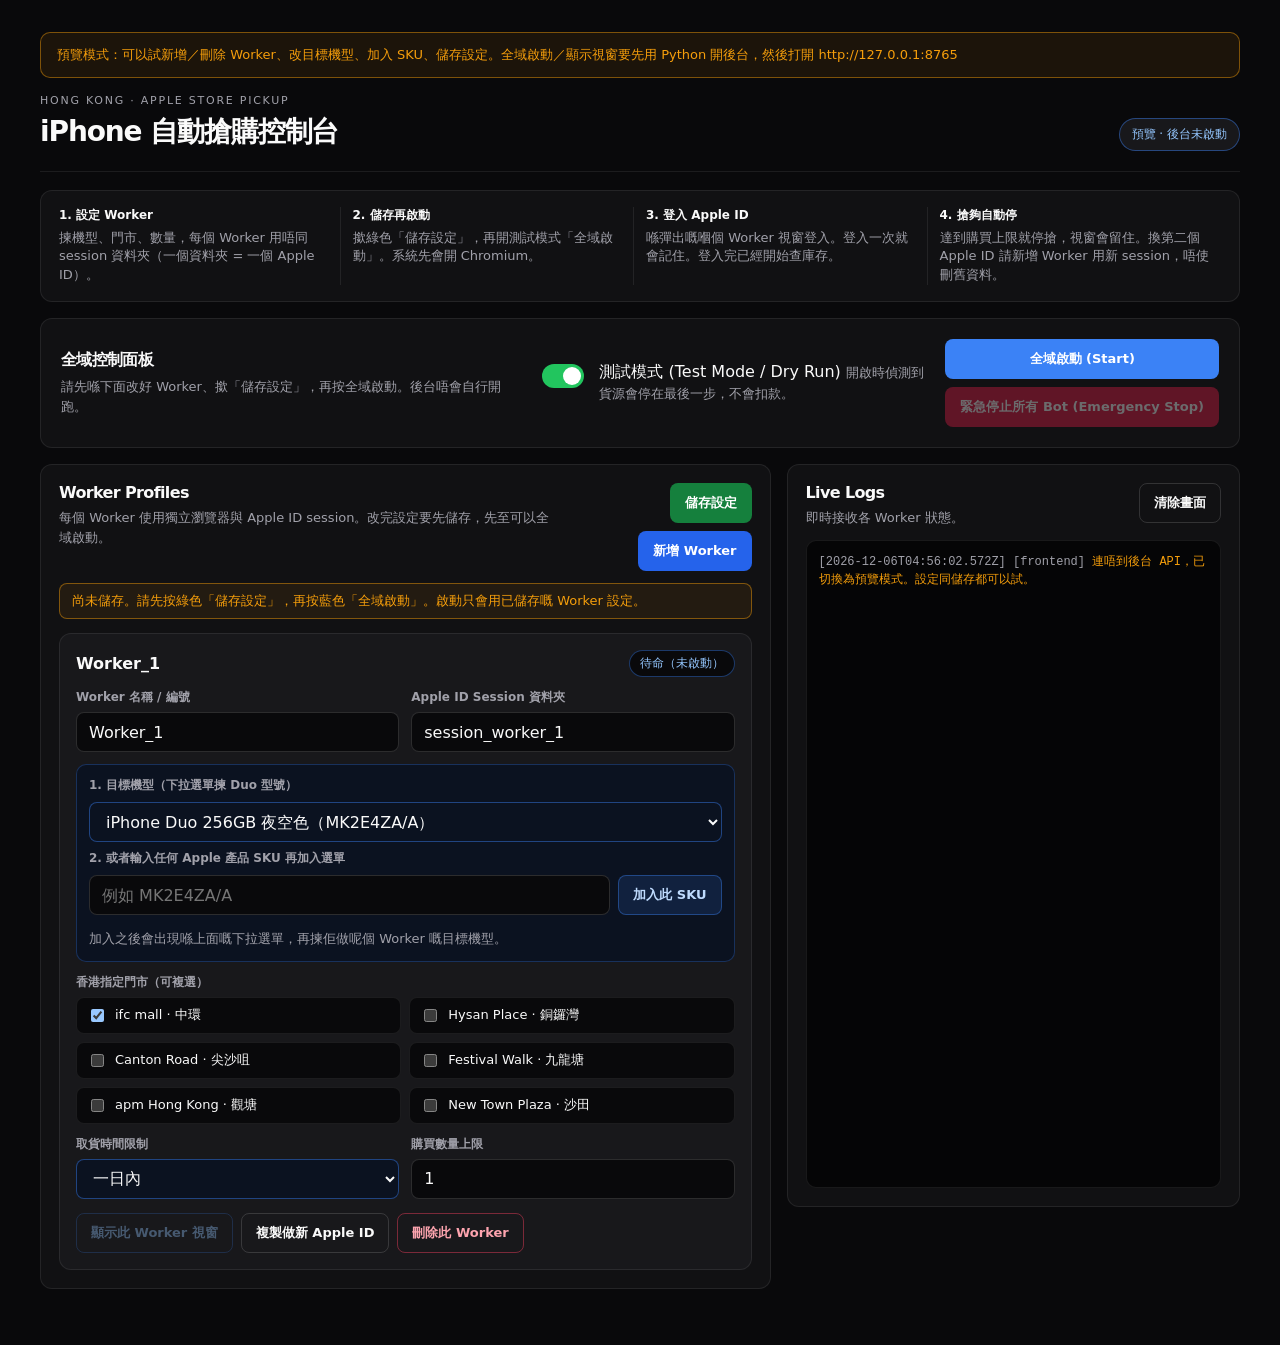
==== preview.html @ b9cc878c "Smooth worker animations, lock settings while running, and document Apple ID flow Stop rebuilding th" ====
<!DOCTYPE html>
<html lang="zh-HK">
<head>
  <meta charset="utf-8" />
  <meta name="viewport" content="width=device-width, initial-scale=1" />
  <title>香港 iPhone 自動搶購控制台（預覽）</title>
  <link rel="stylesheet" href="static/css/app.css" />
</head>
<body>
  <div class="shell">
    <div id="preview-banner" class="preview-banner">
      預覽模式：可以試新增／刪除 Worker、改目標機型、加入 SKU、儲存設定。全域啟動／顯示視窗要先用 Python 開後台，然後打開 http://127.0.0.1:8765
    </div>
    <header class="topbar">
      <div>
        <p class="eyebrow">Hong Kong · Apple Store Pickup</p>
        <h1>iPhone 自動搶購控制台</h1>
      </div>
      <div id="run-pill" class="pill idle">預覽 · 後台未啟動</div>
    </header>

    <ol class="flow" aria-label="初次設定流程">
      <li><strong>1. 設定 Worker</strong>揀機型、門市、數量，每個 Worker 用唔同 session 資料夾（一個資料夾 = 一個 Apple ID）。</li>
      <li><strong>2. 儲存再啟動</strong>撳綠色「儲存設定」，再開測試模式「全域啟動」。系統先會開 Chromium。</li>
      <li><strong>3. 登入 Apple ID</strong>喺彈出嘅嗰個 Worker 視窗登入。登入一次就會記住。登入完已經開始查庫存。</li>
      <li><strong>4. 搶夠自動停</strong>達到購買上限就停搶，視窗會留住。換第二個 Apple ID 請新增 Worker 用新 session，唔使刪舊資料。</li>
    </ol>
    <div id="run-lock" class="run-lock" hidden>全域啟動進行中：畫面上嘅 Worker 設定已鎖定，改動唔會套用到正在跑嘅程式。要改設定請先緊急停止，儲存後再啟動。</div>

    <section class="global" aria-label="全域控制面板">
      <div class="global-copy">
        <h2>全域控制面板</h2>
        <p>請先喺下面改好 Worker、撳「儲存設定」，再按全域啟動。後台唔會自行開跑。</p>
      </div>
      <label class="switch">
        <input type="checkbox" id="test-mode" checked />
        <span>
          測試模式 (Test Mode / Dry Run)
          <small id="mode-hint">開啟時偵測到貨源會停在最後一步，不會扣款。</small>
        </span>
      </label>
      <div class="global-actions">
        <button type="button" id="btn-start" class="btn primary">全域啟動 (Start)</button>
        <button type="button" id="btn-stop" class="btn danger" disabled>緊急停止所有 Bot (Emergency Stop)</button>
      </div>
    </section>

    <div class="layout">
      <section class="panel workers" aria-label="Worker Profiles">
        <div class="panel-head">
          <div>
            <h2>Worker Profiles</h2>
            <p>每個 Worker 使用獨立瀏覽器與 Apple ID session。改完設定要先儲存，先至可以全域啟動。</p>
          </div>
          <div class="panel-actions">
            <button type="button" id="btn-save" class="btn save">儲存設定</button>
            <button type="button" id="btn-add" class="btn add">新增 Worker</button>
          </div>
        </div>
        <p id="save-hint" class="save-hint dirty">尚未儲存。請先按「儲存設定」，再按全域啟動。</p>
        <div id="worker-list" class="worker-list"></div>
      </section>

      <section class="panel logs" aria-label="Live Logs">
        <div class="panel-head">
          <div>
            <h2>Live Logs</h2>
            <p>即時接收各 Worker 狀態。</p>
          </div>
          <button type="button" id="btn-clear-logs" class="btn ghost">清除畫面</button>
        </div>
        <div id="log-stream" class="log-stream" role="log" aria-live="polite"></div>
      </section>
    </div>
  </div>
  <script src="static/js/app.js"></script>
</body>
</html>
---- static/css/app.css ----
:root {
  color-scheme: dark;
  --bg: #09090b;
  --bg-elev: #111113;
  --bg-muted: #18181b;
  --bg-input: #09090b;
  --line: rgba(255, 255, 255, 0.08);
  --line-strong: rgba(255, 255, 255, 0.14);
  --blue: #3b82f6;
  --blue-deep: #2563eb;
  --red: #f43f5e;
  --red-deep: #e11d48;
  --green: #22c55e;
  --amber: #f59e0b;
  --gold: #fbbf24;
  --text: #fafafa;
  --muted: #a1a1aa;
  --radius: 12px;
  --ease: cubic-bezier(0.22, 1, 0.36, 1);
}

* { box-sizing: border-box; }

html, body {
  margin: 0;
  min-height: 100%;
  background: var(--bg);
  color: var(--text);
  font-family: Inter, ui-sans-serif, "PingFang HK", "Noto Sans HK", "SF Pro Text", system-ui, sans-serif;
}

body { cursor: default; }

.preview-banner,
.run-lock {
  margin-bottom: 16px;
  padding: 12px 16px;
  border-radius: 10px;
  font-size: 13px;
  line-height: 1.55;
  animation: rise-in 320ms var(--ease) both;
}

.preview-banner {
  border: 1px solid rgba(245, 158, 11, 0.45);
  background: rgba(245, 158, 11, 0.08);
  color: var(--amber);
}

.run-lock {
  border: 1px solid rgba(59, 130, 246, 0.4);
  background: rgba(59, 130, 246, 0.08);
  color: #93c5fd;
}

.shell {
  width: min(1200px, calc(100% - 32px));
  margin: 0 auto;
  padding: 32px 0 56px;
}

.topbar {
  display: flex;
  justify-content: space-between;
  align-items: flex-end;
  gap: 16px;
  padding-bottom: 20px;
  border-bottom: 1px solid var(--line);
}

.eyebrow {
  margin: 0 0 6px;
  color: var(--muted);
  letter-spacing: 0.16em;
  text-transform: uppercase;
  font-size: 11px;
}

h1, h2 {
  margin: 0;
  font-weight: 600;
  letter-spacing: -0.04em;
}

h1 { font-size: 28px; }
h2 { font-size: 16px; }

.pill {
  border: 1px solid var(--line-strong);
  border-radius: 999px;
  padding: 7px 12px;
  font-size: 12px;
  color: var(--muted);
  background: var(--bg-muted);
  transition: border-color 180ms var(--ease), color 180ms var(--ease);
}

.pill.running { color: var(--green); border-color: rgba(34, 197, 94, 0.45); }
.pill.live { color: var(--red); border-color: rgba(244, 63, 94, 0.5); }
.pill.idle { color: #93c5fd; border-color: rgba(59, 130, 246, 0.45); }

.flow {
  margin: 18px 0 0;
  padding: 16px 18px;
  display: grid;
  grid-template-columns: repeat(4, minmax(0, 1fr));
  gap: 12px;
  list-style: none;
  background: var(--bg-elev);
  border: 1px solid var(--line);
  border-radius: var(--radius);
}

.flow li {
  margin: 0;
  padding: 0 8px 0 0;
  border-right: 1px solid var(--line);
  color: var(--muted);
  font-size: 13px;
  line-height: 1.45;
}

.flow li:last-child { border-right: 0; padding-right: 0; }
.flow strong { display: block; color: var(--text); margin-bottom: 4px; font-size: 12px; }

.global, .panel {
  background: var(--bg-elev);
  border: 1px solid var(--line);
  border-radius: var(--radius);
}

.global {
  margin-top: 16px;
  padding: 20px;
  display: grid;
  grid-template-columns: 1.3fr 1.1fr auto;
  gap: 20px;
  align-items: center;
}

.global-copy p,
.panel-head p,
.switch small,
.help {
  color: var(--muted);
  margin: 6px 0 0;
  font-size: 13px;
  line-height: 1.5;
}

.switch {
  display: flex;
  gap: 12px;
  align-items: flex-start;
  cursor: pointer;
}

.switch input {
  appearance: none;
  width: 42px;
  height: 24px;
  border-radius: 999px;
  background: #3f3f46;
  border: 0;
  position: relative;
  flex: none;
  margin-top: 2px;
  transition: background 180ms var(--ease);
}

.switch input::after {
  content: "";
  width: 18px;
  height: 18px;
  border-radius: 50%;
  background: white;
  position: absolute;
  top: 3px;
  left: 3px;
  transition: transform 180ms var(--ease);
}

.switch input:checked { background: var(--green); }
.switch input:checked::after { transform: translateX(18px); }

.global-actions,
.panel-actions {
  display: flex;
  flex-direction: column;
  gap: 8px;
  min-width: 240px;
}

.panel-actions {
  flex-direction: row;
  min-width: 0;
  flex-wrap: wrap;
  justify-content: flex-end;
}

.btn {
  appearance: none;
  display: inline-flex;
  align-items: center;
  justify-content: center;
  min-height: 40px;
  padding: 8px 14px;
  border-radius: 8px;
  border: 1px solid transparent;
  font: inherit;
  font-size: 13px;
  font-weight: 600;
  cursor: pointer;
  color: var(--text);
  transition: background 160ms var(--ease), border-color 160ms var(--ease), transform 160ms var(--ease), opacity 160ms var(--ease);
}

.btn:hover:not(:disabled) { transform: translateY(-1px); }
.btn:active:not(:disabled) { transform: translateY(0); }
.btn:disabled { opacity: 0.38; cursor: not-allowed; transform: none; }

.btn.primary { background: var(--blue); color: #fff; }
.btn.danger { background: var(--red-deep); color: #fff; }
.btn.save { background: #15803d; color: #fff; }
.btn.add { background: var(--blue-deep); color: #fff; }
.btn.ghost { background: transparent; border-color: var(--line-strong); }
.btn.focus { background: transparent; border-color: rgba(59, 130, 246, 0.55); color: #93c5fd; }
.btn.remove { background: transparent; border-color: rgba(244, 63, 94, 0.45); color: #fda4af; }
.btn.clone { background: transparent; border-color: var(--line-strong); color: var(--text); }
.btn.add-sku { background: rgba(59, 130, 246, 0.14); border-color: rgba(59, 130, 246, 0.4); color: #bfdbfe; white-space: nowrap; }

.save-hint {
  margin: 0 0 14px;
  padding: 8px 12px;
  border-radius: 8px;
  border: 1px solid var(--line);
  color: var(--muted);
  font-size: 13px;
  transition: border-color 180ms var(--ease), background 180ms var(--ease), color 180ms var(--ease);
}

.save-hint.dirty {
  border-color: rgba(245, 158, 11, 0.45);
  background: rgba(245, 158, 11, 0.08);
  color: var(--amber);
}

.save-hint.saved {
  border-color: rgba(34, 197, 94, 0.4);
  background: rgba(34, 197, 94, 0.08);
  color: var(--green);
}

.layout {
  margin-top: 16px;
  display: grid;
  grid-template-columns: minmax(0, 1.45fr) minmax(300px, 0.9fr);
  gap: 16px;
  align-items: start;
}

.panel { padding: 18px; }
.panel-head {
  display: flex;
  justify-content: space-between;
  gap: 12px;
  align-items: flex-start;
  margin-bottom: 12px;
}

.worker-list {
  display: flex;
  flex-direction: column;
  gap: 12px;
}

.worker-card {
  background: var(--bg-muted);
  border: 1px solid var(--line);
  border-radius: 12px;
  padding: 16px;
  transform-origin: top center;
}

.worker-card.enter { animation: rise-in 360ms var(--ease) both; }
.worker-card.leave { animation: rise-out 220ms var(--ease) forwards; pointer-events: none; }

.workers.is-running .worker-card .grid,
.workers.is-running .worker-card .remove,
.workers.is-running .worker-card .clone,
.workers.is-running .worker-card .add-sku {
  pointer-events: none;
  opacity: 0.5;
}

.worker-top {
  display: flex;
  justify-content: space-between;
  gap: 12px;
  align-items: center;
  margin-bottom: 12px;
}

.badge {
  font-size: 12px;
  padding: 4px 10px;
  border-radius: 999px;
  background: var(--bg);
  border: 1px solid var(--line);
  color: var(--muted);
  transition: color 180ms var(--ease), border-color 180ms var(--ease);
}

.badge.idle { color: #93c5fd; border-color: rgba(59, 130, 246, 0.4); }
.badge.watching, .badge.launching { color: var(--blue); border-color: rgba(59, 130, 246, 0.45); }
.badge.checking_out { color: var(--amber); border-color: rgba(245, 158, 11, 0.45); }
.badge.completed, .badge.dry_run_paused, .badge.success { color: var(--green); border-color: rgba(34, 197, 94, 0.45); }
.badge.stopped { color: var(--muted); }
.badge.error { color: var(--red); border-color: rgba(244, 63, 94, 0.45); }

.grid {
  display: grid;
  grid-template-columns: 1fr 1fr;
  gap: 12px;
}

.field { display: flex; flex-direction: column; gap: 6px; }
.field.full { grid-column: 1 / -1; }
.field > span {
  margin: 0;
  color: var(--muted);
  font-size: 12px;
  font-weight: 600;
}

input[type="text"],
input[type="number"],
select {
  width: 100%;
  min-height: 40px;
  background: var(--bg-input);
  color: var(--text);
  border: 1px solid var(--line-strong);
  border-radius: 8px;
  padding: 8px 12px;
  font: inherit;
  color-scheme: dark;
  transition: border-color 160ms var(--ease);
}

input:focus, select:focus {
  outline: none;
  border-color: var(--blue);
}

select.sku, select.pickup {
  border-color: rgba(59, 130, 246, 0.45);
  background: #0b1220;
}

select option {
  background: #111113;
  color: var(--text);
}

.sku-block {
  padding: 12px;
  border: 1px solid rgba(59, 130, 246, 0.28);
  border-radius: 10px;
  background: #0b1220;
  gap: 8px;
}

.sku-add { display: flex; gap: 8px; }
.sku-add input { flex: 1; }

.card-actions {
  display: flex;
  gap: 8px;
  flex-wrap: wrap;
  margin-top: 14px;
}

.stores {
  display: grid;
  grid-template-columns: 1fr 1fr;
  gap: 8px;
}

.stores label {
  display: flex;
  gap: 8px;
  align-items: center;
  font-size: 13px;
  padding: 8px 10px;
  border: 1px solid var(--line);
  border-radius: 8px;
  background: var(--bg-input);
  transition: border-color 160ms var(--ease);
}

.stores label:hover { border-color: var(--line-strong); }

.log-stream {
  height: min(72vh, 760px);
  overflow: auto;
  background: #050506;
  border: 1px solid var(--line);
  border-radius: 10px;
  padding: 12px;
  font-family: ui-monospace, "SF Mono", Menlo, monospace;
  font-size: 12px;
  line-height: 1.55;
}

.log-line {
  margin: 0 0 8px;
  color: #d4d4d8;
  animation: rise-in 220ms var(--ease) both;
}
.log-line .meta { color: var(--muted); }
.log-line.warn { color: var(--amber); }
.log-line.error { color: var(--red); }
.log-line.success { color: var(--green); }

@keyframes rise-in {
  from { opacity: 0; transform: translateY(8px); }
  to { opacity: 1; transform: none; }
}

@keyframes rise-out {
  to { opacity: 0; transform: translateY(-8px); }
}

@media (prefers-reduced-motion: reduce) {
  *, *::before, *::after {
    animation: none !important;
    transition: none !important;
  }
}

@media (max-width: 960px) {
  .global, .layout, .grid, .stores, .flow { grid-template-columns: 1fr; }
  .flow li { border-right: 0; border-bottom: 1px solid var(--line); padding: 8px 0; }
  .global-actions, .sku-add { min-width: 0; flex-direction: column; }
}
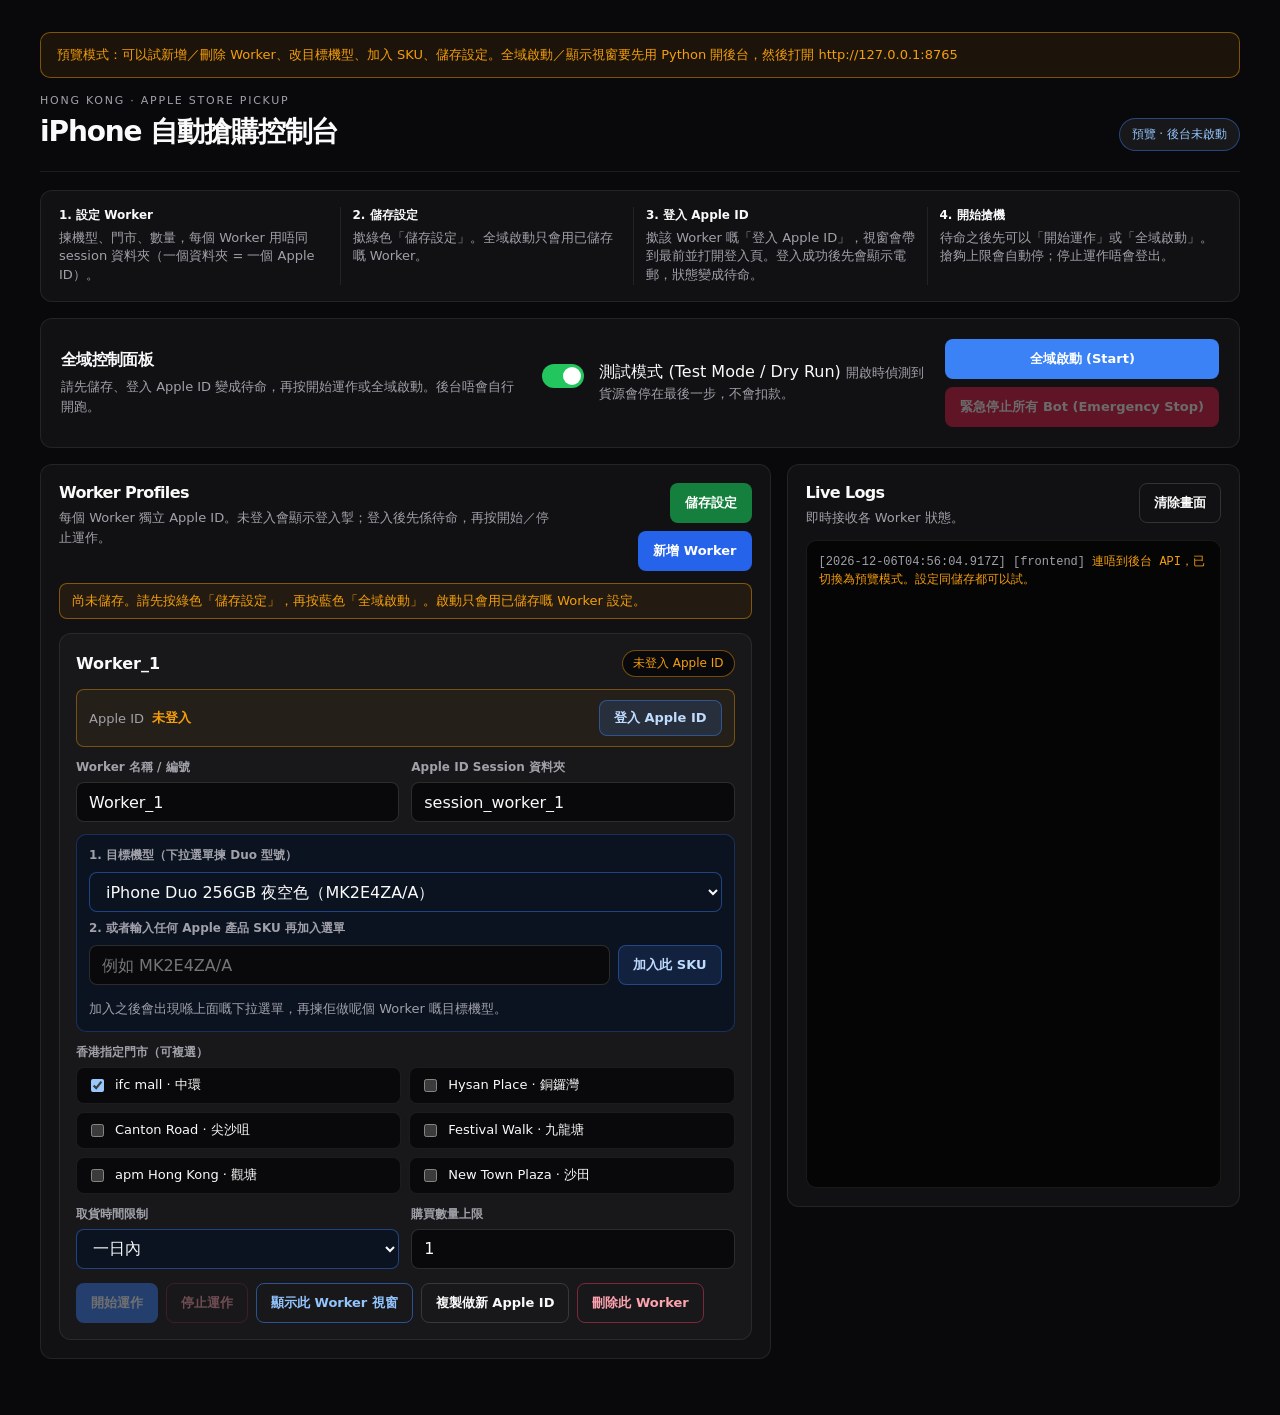
==== commit 50a162c9: "Add per-worker start/stop and Apple ID login-before-snipe Workers now show the signed-in Apple ID em" ====
--- a/preview.html
+++ b/preview.html
@@ -21,16 +21,16 @@
 
     <ol class="flow" aria-label="初次設定流程">
       <li><strong>1. 設定 Worker</strong>揀機型、門市、數量，每個 Worker 用唔同 session 資料夾（一個資料夾 = 一個 Apple ID）。</li>
-      <li><strong>2. 儲存再啟動</strong>撳綠色「儲存設定」，再開測試模式「全域啟動」。系統先會開 Chromium。</li>
-      <li><strong>3. 登入 Apple ID</strong>喺彈出嘅嗰個 Worker 視窗登入。登入一次就會記住。登入完已經開始查庫存。</li>
-      <li><strong>4. 搶夠自動停</strong>達到購買上限就停搶，視窗會留住。換第二個 Apple ID 請新增 Worker 用新 session，唔使刪舊資料。</li>
+      <li><strong>2. 儲存設定</strong>撳綠色「儲存設定」。全域啟動只會用已儲存嘅 Worker。</li>
+      <li><strong>3. 登入 Apple ID</strong>撳該 Worker 嘅「登入 Apple ID」，視窗會帶到最前並打開登入頁。登入成功後先會顯示電郵，狀態變成待命。</li>
+      <li><strong>4. 開始搶機</strong>待命之後先可以「開始運作」或「全域啟動」。搶夠上限會自動停；停止運作唔會登出。</li>
     </ol>
-    <div id="run-lock" class="run-lock" hidden>全域啟動進行中：畫面上嘅 Worker 設定已鎖定，改動唔會套用到正在跑嘅程式。要改設定請先緊急停止，儲存後再啟動。</div>
+    <div id="run-lock" class="run-lock" hidden>有 Worker 正在搶機：嗰粒嘅設定已鎖定。其他 Worker 仍可登入、開始或停止運作。緊急停止會關閉全部瀏覽器。</div>
 
     <section class="global" aria-label="全域控制面板">
       <div class="global-copy">
         <h2>全域控制面板</h2>
-        <p>請先喺下面改好 Worker、撳「儲存設定」，再按全域啟動。後台唔會自行開跑。</p>
+        <p>請先儲存、登入 Apple ID 變成待命，再按開始運作或全域啟動。後台唔會自行開跑。</p>
       </div>
       <label class="switch">
         <input type="checkbox" id="test-mode" checked />
@@ -50,7 +50,7 @@
         <div class="panel-head">
           <div>
             <h2>Worker Profiles</h2>
-            <p>每個 Worker 使用獨立瀏覽器與 Apple ID session。改完設定要先儲存，先至可以全域啟動。</p>
+            <p>每個 Worker 獨立 Apple ID。未登入會顯示登入掣；登入後先係待命，再按開始／停止運作。</p>
           </div>
           <div class="panel-actions">
             <button type="button" id="btn-save" class="btn save">儲存設定</button>
--- a/static/css/app.css
+++ b/static/css/app.css
@@ -285,10 +285,10 @@
 .worker-card.enter { animation: rise-in 360ms var(--ease) both; }
 .worker-card.leave { animation: rise-out 220ms var(--ease) forwards; pointer-events: none; }
 
-.workers.is-running .worker-card .grid,
-.workers.is-running .worker-card .remove,
-.workers.is-running .worker-card .clone,
-.workers.is-running .worker-card .add-sku {
+.worker-card.is-sniping .grid,
+.worker-card.is-sniping .remove,
+.worker-card.is-sniping .clone,
+.worker-card.is-sniping .add-sku {
   pointer-events: none;
   opacity: 0.5;
 }
@@ -300,6 +300,29 @@
   align-items: center;
   margin-bottom: 12px;
 }
+
+.account-bar {
+  display: flex;
+  flex-wrap: wrap;
+  gap: 8px;
+  align-items: center;
+  margin-bottom: 12px;
+  padding: 10px 12px;
+  border: 1px solid var(--line);
+  border-radius: 8px;
+  background: var(--bg);
+  font-size: 13px;
+}
+
+.account-bar.is-in { border-color: rgba(34, 197, 94, 0.4); background: rgba(34, 197, 94, 0.06); }
+.account-bar.is-out { border-color: rgba(245, 158, 11, 0.4); background: rgba(245, 158, 11, 0.06); }
+.account-bar span { color: var(--muted); }
+.account-email { color: var(--text); word-break: break-all; }
+.account-bar.is-in .account-email { color: var(--green); }
+.account-bar.is-out .account-email { color: var(--amber); }
+.btn.login { min-height: 36px; background: rgba(59, 130, 246, 0.16); border-color: rgba(59, 130, 246, 0.45); color: #bfdbfe; margin-left: auto; }
+.btn.run-one { background: var(--blue); color: #fff; }
+.btn.pause-one { background: transparent; border-color: rgba(244, 63, 94, 0.45); color: #fda4af; }
 
 .badge {
   font-size: 12px;
@@ -311,7 +334,8 @@
   transition: color 180ms var(--ease), border-color 180ms var(--ease);
 }
 
-.badge.idle { color: #93c5fd; border-color: rgba(59, 130, 246, 0.4); }
+.badge.idle, .badge.needs_login, .badge.logging_in { color: var(--amber); border-color: rgba(245, 158, 11, 0.45); }
+.badge.ready { color: var(--green); border-color: rgba(34, 197, 94, 0.45); }
 .badge.watching, .badge.launching { color: var(--blue); border-color: rgba(59, 130, 246, 0.45); }
 .badge.checking_out { color: var(--amber); border-color: rgba(245, 158, 11, 0.45); }
 .badge.completed, .badge.dry_run_paused, .badge.success { color: var(--green); border-color: rgba(34, 197, 94, 0.45); }
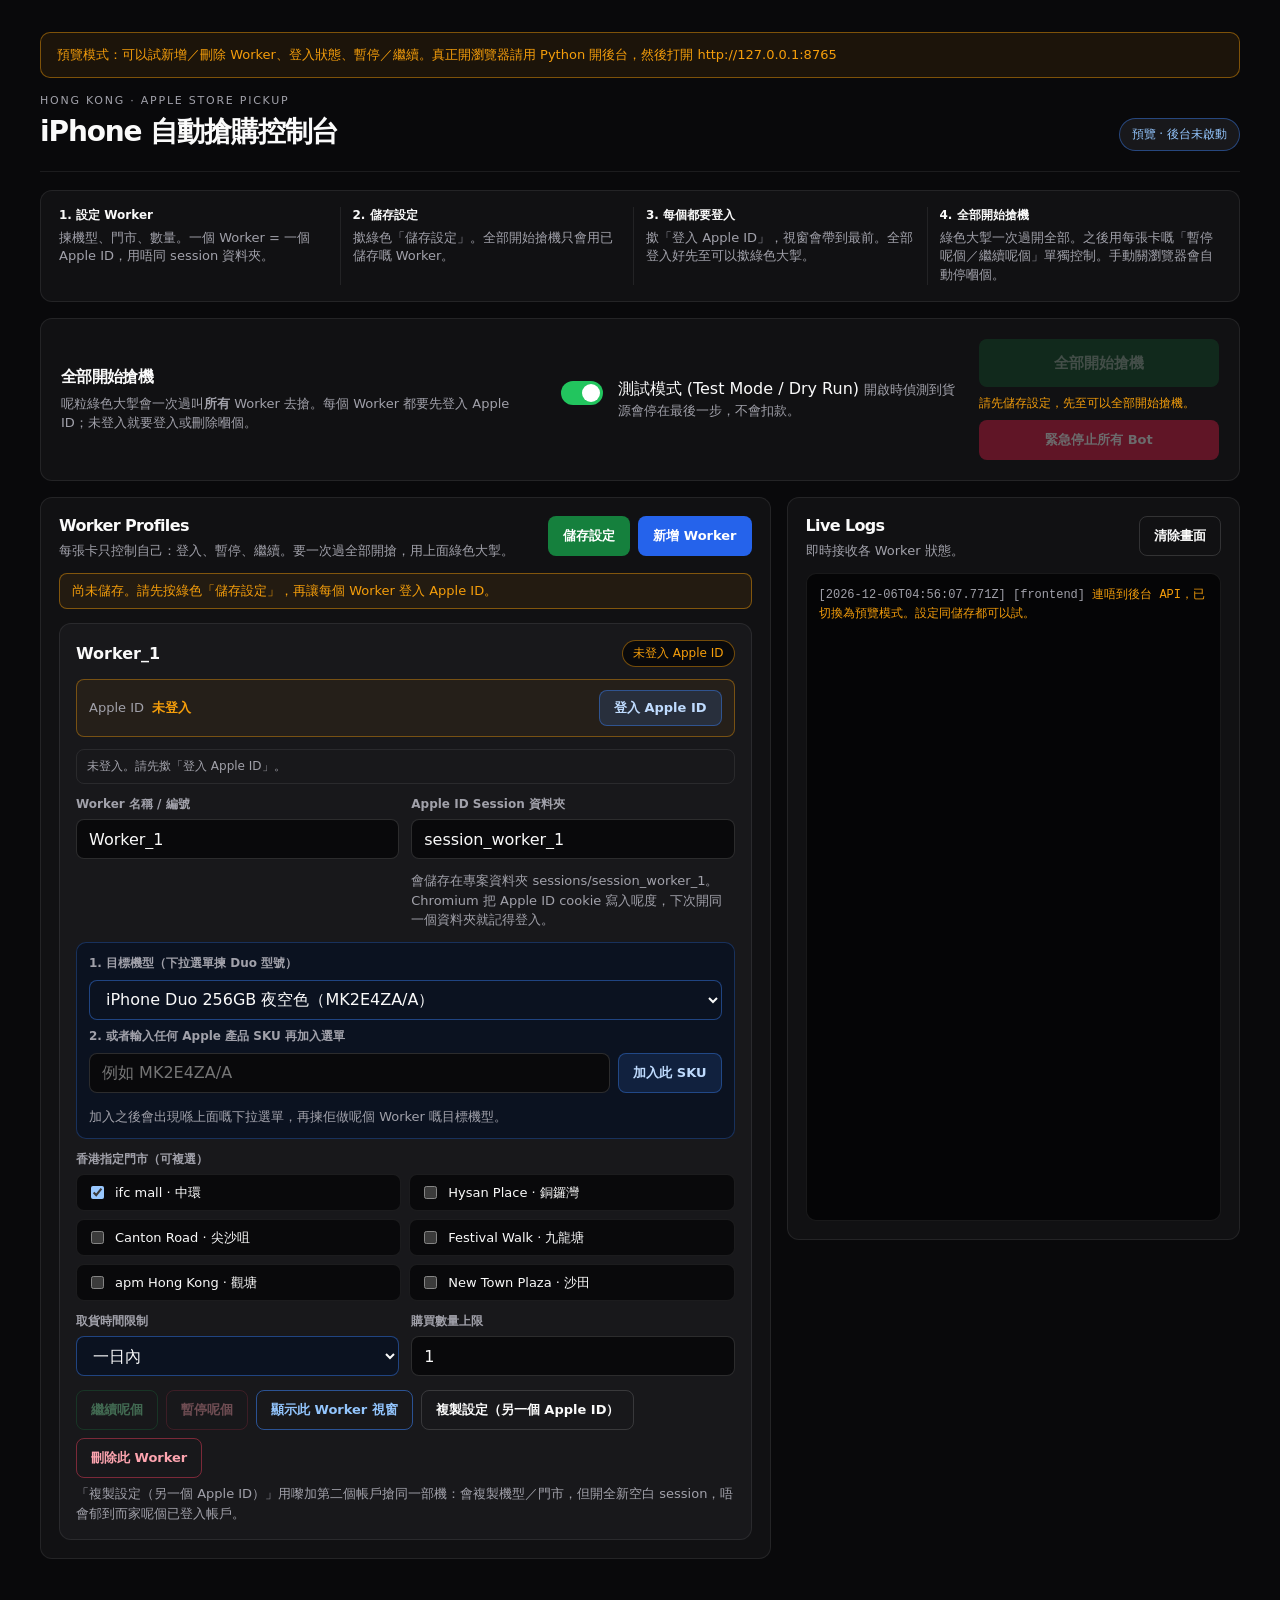
==== commit 8eccf141: "Require all Apple ID logins before launch and auto-stop closed browsers Global start is blocked unti" ====
--- a/preview.html
+++ b/preview.html
@@ -9,7 +9,7 @@
 <body>
   <div class="shell">
     <div id="preview-banner" class="preview-banner">
-      預覽模式：可以試新增／刪除 Worker、改目標機型、加入 SKU、儲存設定。全域啟動／顯示視窗要先用 Python 開後台，然後打開 http://127.0.0.1:8765
+      預覽模式：可以試新增／刪除 Worker、登入狀態、暫停／繼續。真正開瀏覽器請用 Python 開後台，然後打開 http://127.0.0.1:8765
     </div>
     <header class="topbar">
       <div>
@@ -20,17 +20,17 @@
     </header>
 
     <ol class="flow" aria-label="初次設定流程">
-      <li><strong>1. 設定 Worker</strong>揀機型、門市、數量，每個 Worker 用唔同 session 資料夾（一個資料夾 = 一個 Apple ID）。</li>
-      <li><strong>2. 儲存設定</strong>撳綠色「儲存設定」。全域啟動只會用已儲存嘅 Worker。</li>
-      <li><strong>3. 登入 Apple ID</strong>撳該 Worker 嘅「登入 Apple ID」，視窗會帶到最前並打開登入頁。登入成功後先會顯示電郵，狀態變成待命。</li>
-      <li><strong>4. 開始搶機</strong>待命之後先可以「開始運作」或「全域啟動」。搶夠上限會自動停；停止運作唔會登出。</li>
+      <li><strong>1. 設定 Worker</strong>揀機型、門市、數量。一個 Worker = 一個 Apple ID，用唔同 session 資料夾。</li>
+      <li><strong>2. 儲存設定</strong>撳綠色「儲存設定」。全部開始搶機只會用已儲存嘅 Worker。</li>
+      <li><strong>3. 每個都要登入</strong>撳「登入 Apple ID」，視窗會帶到最前。全部登入好先至可以撳綠色大掣。</li>
+      <li><strong>4. 全部開始搶機</strong>綠色大掣一次過開全部。之後用每張卡嘅「暫停呢個／繼續呢個」單獨控制。手動關瀏覽器會自動停嗰個。</li>
     </ol>
-    <div id="run-lock" class="run-lock" hidden>有 Worker 正在搶機：嗰粒嘅設定已鎖定。其他 Worker 仍可登入、開始或停止運作。緊急停止會關閉全部瀏覽器。</div>
+    <div id="run-lock" class="run-lock" hidden>有 Worker 正在搶機：嗰粒嘅設定已鎖定。其他 Worker 仍可用「暫停呢個／繼續呢個」。緊急停止會關閉全部瀏覽器。</div>
 
     <section class="global" aria-label="全域控制面板">
       <div class="global-copy">
-        <h2>全域控制面板</h2>
-        <p>請先儲存、登入 Apple ID 變成待命，再按開始運作或全域啟動。後台唔會自行開跑。</p>
+        <h2>全部開始搶機</h2>
+        <p>呢粒綠色大掣會一次過叫<strong>所有</strong> Worker 去搶。每個 Worker 都要先登入 Apple ID；未登入就要登入或刪除嗰個。</p>
       </div>
       <label class="switch">
         <input type="checkbox" id="test-mode" checked />
@@ -40,8 +40,9 @@
         </span>
       </label>
       <div class="global-actions">
-        <button type="button" id="btn-start" class="btn primary">全域啟動 (Start)</button>
-        <button type="button" id="btn-stop" class="btn danger" disabled>緊急停止所有 Bot (Emergency Stop)</button>
+        <button type="button" id="btn-start" class="btn go" disabled>全部開始搶機</button>
+        <p id="start-hint" class="start-hint blocked">請先儲存設定，並讓每個 Worker 登入 Apple ID。</p>
+        <button type="button" id="btn-stop" class="btn danger" disabled>緊急停止所有 Bot</button>
       </div>
     </section>
 
@@ -50,14 +51,14 @@
         <div class="panel-head">
           <div>
             <h2>Worker Profiles</h2>
-            <p>每個 Worker 獨立 Apple ID。未登入會顯示登入掣；登入後先係待命，再按開始／停止運作。</p>
+            <p>每張卡只控制自己：登入、暫停、繼續。要一次過全部開搶，用上面綠色大掣。</p>
           </div>
           <div class="panel-actions">
             <button type="button" id="btn-save" class="btn save">儲存設定</button>
             <button type="button" id="btn-add" class="btn add">新增 Worker</button>
           </div>
         </div>
-        <p id="save-hint" class="save-hint dirty">尚未儲存。請先按「儲存設定」，再按全域啟動。</p>
+        <p id="save-hint" class="save-hint dirty">尚未儲存。請先按「儲存設定」，再讓每個 Worker 登入 Apple ID。</p>
         <div id="worker-list" class="worker-list"></div>
       </section>
 
--- a/static/css/app.css
+++ b/static/css/app.css
@@ -220,6 +220,14 @@
 .btn:disabled { opacity: 0.38; cursor: not-allowed; transform: none; }
 
 .btn.primary { background: var(--blue); color: #fff; }
+.btn.go {
+  background: #16a34a;
+  color: #fff;
+  min-height: 48px;
+  font-size: 15px;
+  letter-spacing: 0.01em;
+}
+.btn.go:disabled { background: #14532d; color: rgba(255, 255, 255, 0.55); }
 .btn.danger { background: var(--red-deep); color: #fff; }
 .btn.save { background: #15803d; color: #fff; }
 .btn.add { background: var(--blue-deep); color: #fff; }
@@ -321,8 +329,34 @@
 .account-bar.is-in .account-email { color: var(--green); }
 .account-bar.is-out .account-email { color: var(--amber); }
 .btn.login { min-height: 36px; background: rgba(59, 130, 246, 0.16); border-color: rgba(59, 130, 246, 0.45); color: #bfdbfe; margin-left: auto; }
-.btn.run-one { background: var(--blue); color: #fff; }
+.btn.run-one {
+  background: transparent;
+  border-color: rgba(34, 197, 94, 0.45);
+  color: #86efac;
+}
 .btn.pause-one { background: transparent; border-color: rgba(244, 63, 94, 0.45); color: #fda4af; }
+.start-hint {
+  margin: 0;
+  font-size: 12px;
+  line-height: 1.45;
+}
+.start-hint.blocked { color: var(--amber); }
+.start-hint.ok { color: var(--green); }
+.worker-note {
+  margin: 0 0 12px;
+  padding: 8px 10px;
+  border-radius: 8px;
+  border: 1px solid var(--line);
+  color: var(--muted);
+  font-size: 12px;
+  line-height: 1.45;
+}
+.worker-note.warn {
+  border-color: rgba(245, 158, 11, 0.45);
+  background: rgba(245, 158, 11, 0.08);
+  color: var(--amber);
+}
+.worker-card.is-closed { border-color: rgba(245, 158, 11, 0.45); }
 
 .badge {
   font-size: 12px;
@@ -334,7 +368,7 @@
   transition: color 180ms var(--ease), border-color 180ms var(--ease);
 }
 
-.badge.idle, .badge.needs_login, .badge.logging_in { color: var(--amber); border-color: rgba(245, 158, 11, 0.45); }
+.badge.idle, .badge.needs_login, .badge.logging_in, .badge.browser_closed { color: var(--amber); border-color: rgba(245, 158, 11, 0.45); }
 .badge.ready { color: var(--green); border-color: rgba(34, 197, 94, 0.45); }
 .badge.watching, .badge.launching { color: var(--blue); border-color: rgba(59, 130, 246, 0.45); }
 .badge.checking_out { color: var(--amber); border-color: rgba(245, 158, 11, 0.45); }
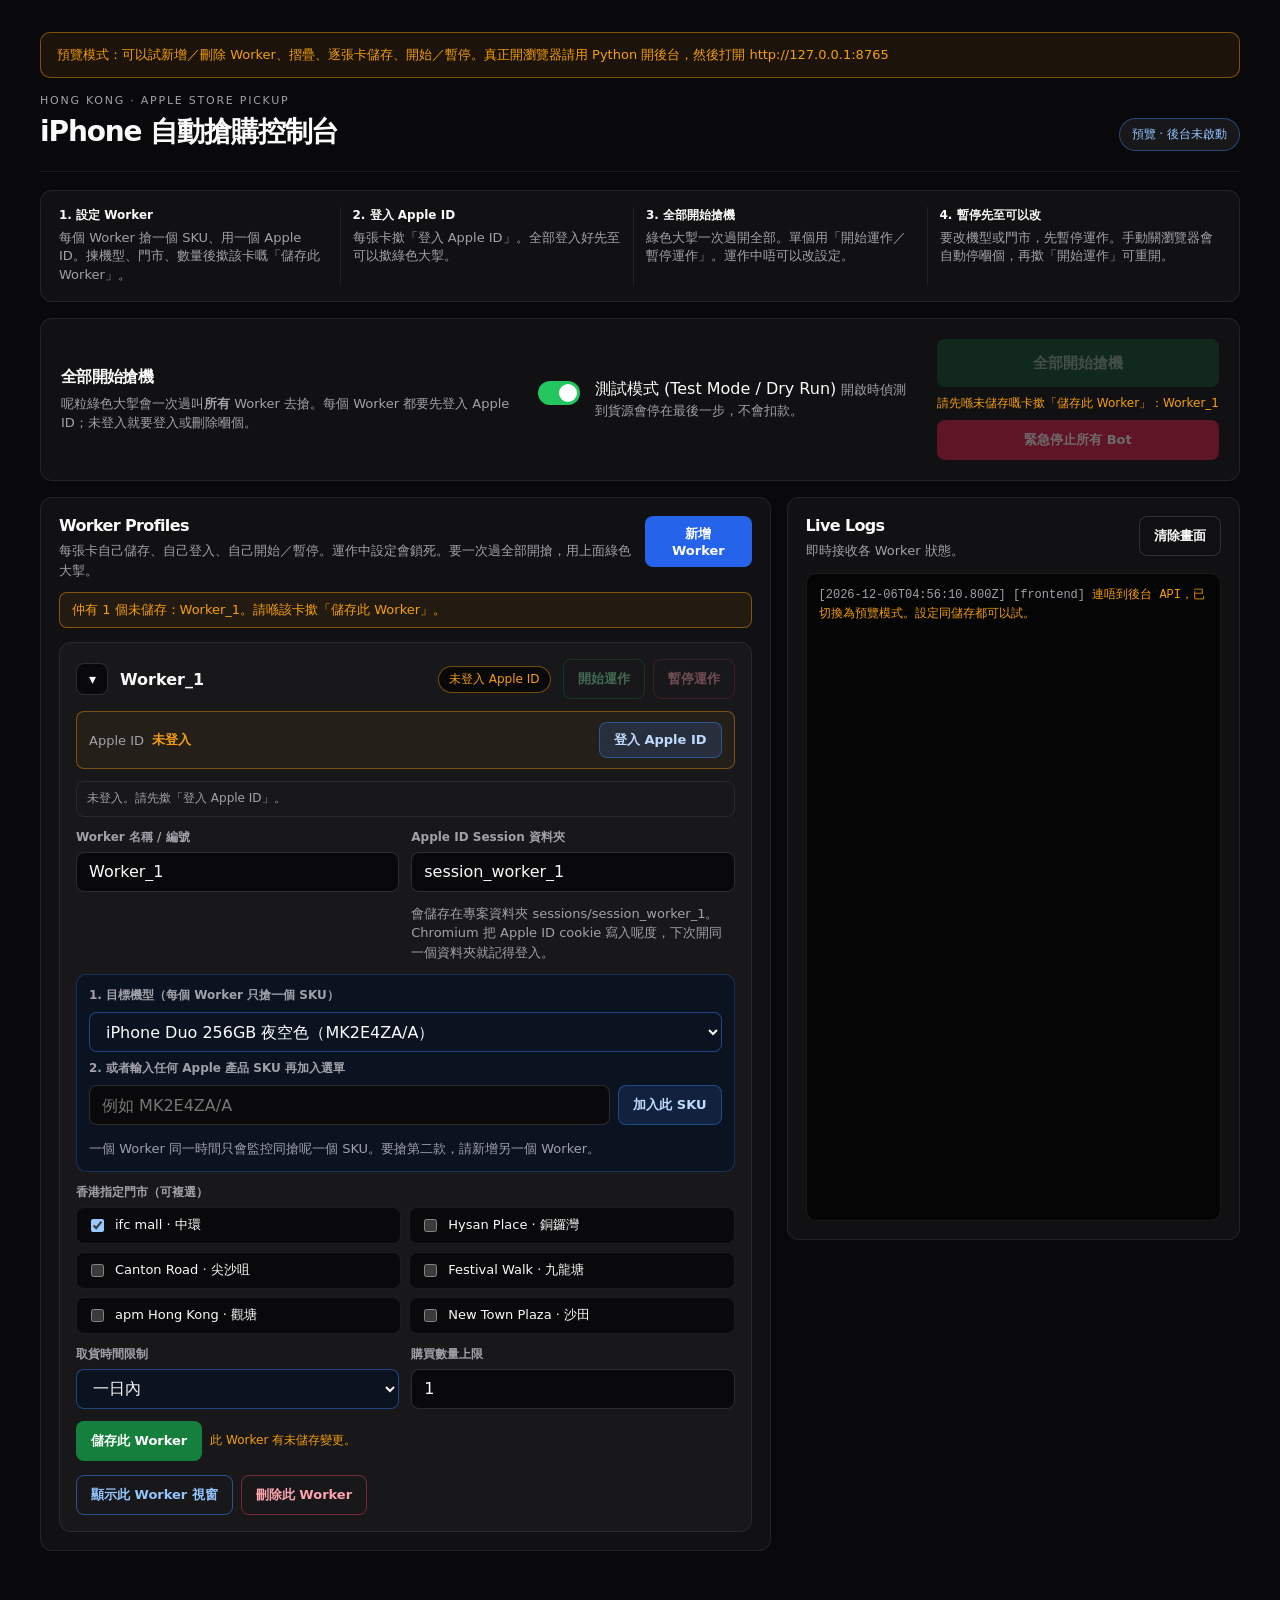
==== commit ed1675f2: "Save each worker separately and lock settings while running Per-worker save, collapse/expand, and 開始" ====
--- a/preview.html
+++ b/preview.html
@@ -9,7 +9,7 @@
 <body>
   <div class="shell">
     <div id="preview-banner" class="preview-banner">
-      預覽模式：可以試新增／刪除 Worker、登入狀態、暫停／繼續。真正開瀏覽器請用 Python 開後台，然後打開 http://127.0.0.1:8765
+      預覽模式：可以試新增／刪除 Worker、摺疊、逐張卡儲存、開始／暫停。真正開瀏覽器請用 Python 開後台，然後打開 http://127.0.0.1:8765
     </div>
     <header class="topbar">
       <div>
@@ -20,12 +20,12 @@
     </header>
 
     <ol class="flow" aria-label="初次設定流程">
-      <li><strong>1. 設定 Worker</strong>揀機型、門市、數量。一個 Worker = 一個 Apple ID，用唔同 session 資料夾。</li>
-      <li><strong>2. 儲存設定</strong>撳綠色「儲存設定」。全部開始搶機只會用已儲存嘅 Worker。</li>
-      <li><strong>3. 每個都要登入</strong>撳「登入 Apple ID」，視窗會帶到最前。全部登入好先至可以撳綠色大掣。</li>
-      <li><strong>4. 全部開始搶機</strong>綠色大掣一次過開全部。之後用每張卡嘅「暫停呢個／繼續呢個」單獨控制。手動關瀏覽器會自動停嗰個。</li>
+      <li><strong>1. 設定 Worker</strong>每個 Worker 搶一個 SKU、用一個 Apple ID。揀機型、門市、數量後撳該卡嘅「儲存此 Worker」。</li>
+      <li><strong>2. 登入 Apple ID</strong>每張卡撳「登入 Apple ID」。全部登入好先至可以撳綠色大掣。</li>
+      <li><strong>3. 全部開始搶機</strong>綠色大掣一次過開全部。單個用「開始運作／暫停運作」。運作中唔可以改設定。</li>
+      <li><strong>4. 暫停先至可以改</strong>要改機型或門市，先暫停運作。手動關瀏覽器會自動停嗰個，再撳「開始運作」可重開。</li>
     </ol>
-    <div id="run-lock" class="run-lock" hidden>有 Worker 正在搶機：嗰粒嘅設定已鎖定。其他 Worker 仍可用「暫停呢個／繼續呢個」。緊急停止會關閉全部瀏覽器。</div>
+    <div id="run-lock" class="run-lock" hidden>有 Worker 正在搶機：嗰粒嘅所有設定已鎖定。要改資料請先「暫停運作」。緊急停止會關閉全部瀏覽器。</div>
 
     <section class="global" aria-label="全域控制面板">
       <div class="global-copy">
@@ -41,7 +41,7 @@
       </label>
       <div class="global-actions">
         <button type="button" id="btn-start" class="btn go" disabled>全部開始搶機</button>
-        <p id="start-hint" class="start-hint blocked">請先儲存設定，並讓每個 Worker 登入 Apple ID。</p>
+        <p id="start-hint" class="start-hint blocked">請先喺每張卡撳「儲存此 Worker」，並登入 Apple ID。</p>
         <button type="button" id="btn-stop" class="btn danger" disabled>緊急停止所有 Bot</button>
       </div>
     </section>
@@ -51,14 +51,13 @@
         <div class="panel-head">
           <div>
             <h2>Worker Profiles</h2>
-            <p>每張卡只控制自己：登入、暫停、繼續。要一次過全部開搶，用上面綠色大掣。</p>
+            <p>每張卡自己儲存、自己登入、自己開始／暫停。運作中設定會鎖死。要一次過全部開搶，用上面綠色大掣。</p>
           </div>
           <div class="panel-actions">
-            <button type="button" id="btn-save" class="btn save">儲存設定</button>
             <button type="button" id="btn-add" class="btn add">新增 Worker</button>
           </div>
         </div>
-        <p id="save-hint" class="save-hint dirty">尚未儲存。請先按「儲存設定」，再讓每個 Worker 登入 Apple ID。</p>
+        <p id="save-hint" class="save-hint dirty">每個 Worker 要喺自己張卡撳「儲存此 Worker」。</p>
         <div id="worker-list" class="worker-list"></div>
       </section>
 
--- a/static/css/app.css
+++ b/static/css/app.css
@@ -295,10 +295,45 @@
 
 .worker-card.is-sniping .grid,
 .worker-card.is-sniping .remove,
-.worker-card.is-sniping .clone,
-.worker-card.is-sniping .add-sku {
+.worker-card.is-sniping .add-sku,
+.worker-card.is-sniping .save-one {
   pointer-events: none;
   opacity: 0.5;
+}
+
+.worker-card.is-collapsed .worker-body { display: none; }
+.worker-card.is-collapsed { padding-bottom: 12px; }
+
+.collapse-toggle {
+  appearance: none;
+  width: 32px;
+  height: 32px;
+  flex: none;
+  border: 1px solid var(--line-strong);
+  border-radius: 8px;
+  background: var(--bg);
+  color: var(--text);
+  cursor: pointer;
+  font-size: 14px;
+  line-height: 1;
+  transition: transform 160ms var(--ease), border-color 160ms var(--ease);
+}
+.worker-card.is-collapsed .collapse-toggle { transform: rotate(-90deg); }
+
+.worker-heading { min-width: 0; flex: 1; }
+.collapsed-meta {
+  display: none;
+  margin: 2px 0 0;
+  color: var(--muted);
+  font-size: 12px;
+}
+.worker-card.is-collapsed .collapsed-meta { display: block; }
+
+.worker-top-actions {
+  display: flex;
+  flex-wrap: wrap;
+  gap: 8px;
+  flex: none;
 }
 
 .worker-top {
@@ -342,6 +377,20 @@
 }
 .start-hint.blocked { color: var(--amber); }
 .start-hint.ok { color: var(--green); }
+.card-save {
+  display: flex;
+  flex-wrap: wrap;
+  gap: 8px;
+  align-items: center;
+  margin: 12px 0 0;
+}
+.save-hint-one {
+  margin: 0;
+  font-size: 12px;
+  color: var(--muted);
+}
+.save-hint-one.dirty, .save-hint-one.locked { color: var(--amber); }
+.save-hint-one.saved { color: var(--green); }
 .worker-note {
   margin: 0 0 12px;
   padding: 8px 10px;
@@ -500,5 +549,5 @@
 @media (max-width: 960px) {
   .global, .layout, .grid, .stores, .flow { grid-template-columns: 1fr; }
   .flow li { border-right: 0; border-bottom: 1px solid var(--line); padding: 8px 0; }
-  .global-actions, .sku-add { min-width: 0; flex-direction: column; }
-}
+  .global-actions, .sku-add, .worker-top, .worker-top-actions { min-width: 0; flex-wrap: wrap; }
+}
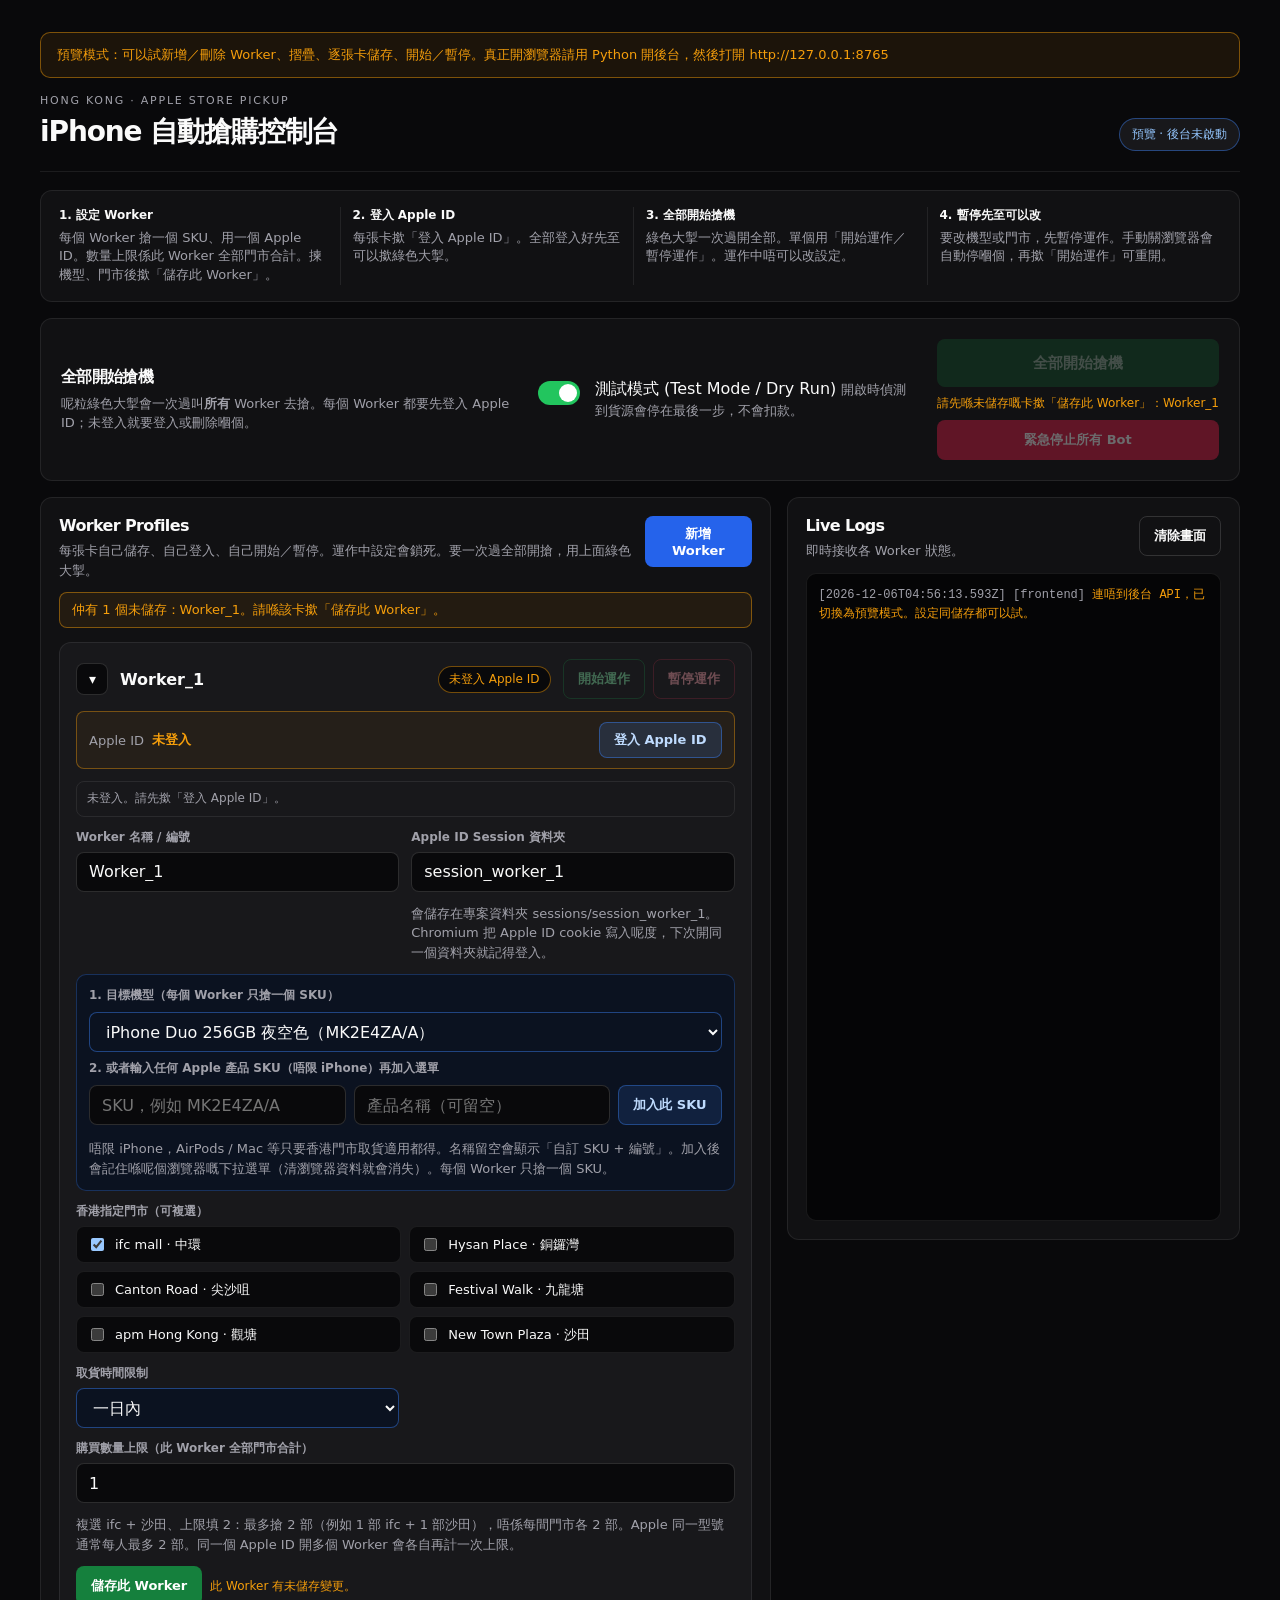
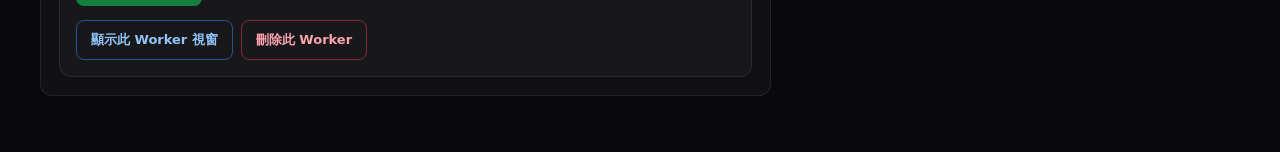
==== commit 4bf3d7e8: "Clarify purchase cap is worker-wide, not per store The qty limit is one counter per Worker across ev" ====
--- a/preview.html
+++ b/preview.html
@@ -20,7 +20,7 @@
     </header>
 
     <ol class="flow" aria-label="初次設定流程">
-      <li><strong>1. 設定 Worker</strong>每個 Worker 搶一個 SKU、用一個 Apple ID。揀機型、門市、數量後撳該卡嘅「儲存此 Worker」。</li>
+      <li><strong>1. 設定 Worker</strong>每個 Worker 搶一個 SKU、用一個 Apple ID。數量上限係此 Worker 全部門市合計。揀機型、門市後撳「儲存此 Worker」。</li>
       <li><strong>2. 登入 Apple ID</strong>每張卡撳「登入 Apple ID」。全部登入好先至可以撳綠色大掣。</li>
       <li><strong>3. 全部開始搶機</strong>綠色大掣一次過開全部。單個用「開始運作／暫停運作」。運作中唔可以改設定。</li>
       <li><strong>4. 暫停先至可以改</strong>要改機型或門市，先暫停運作。手動關瀏覽器會自動停嗰個，再撳「開始運作」可重開。</li>
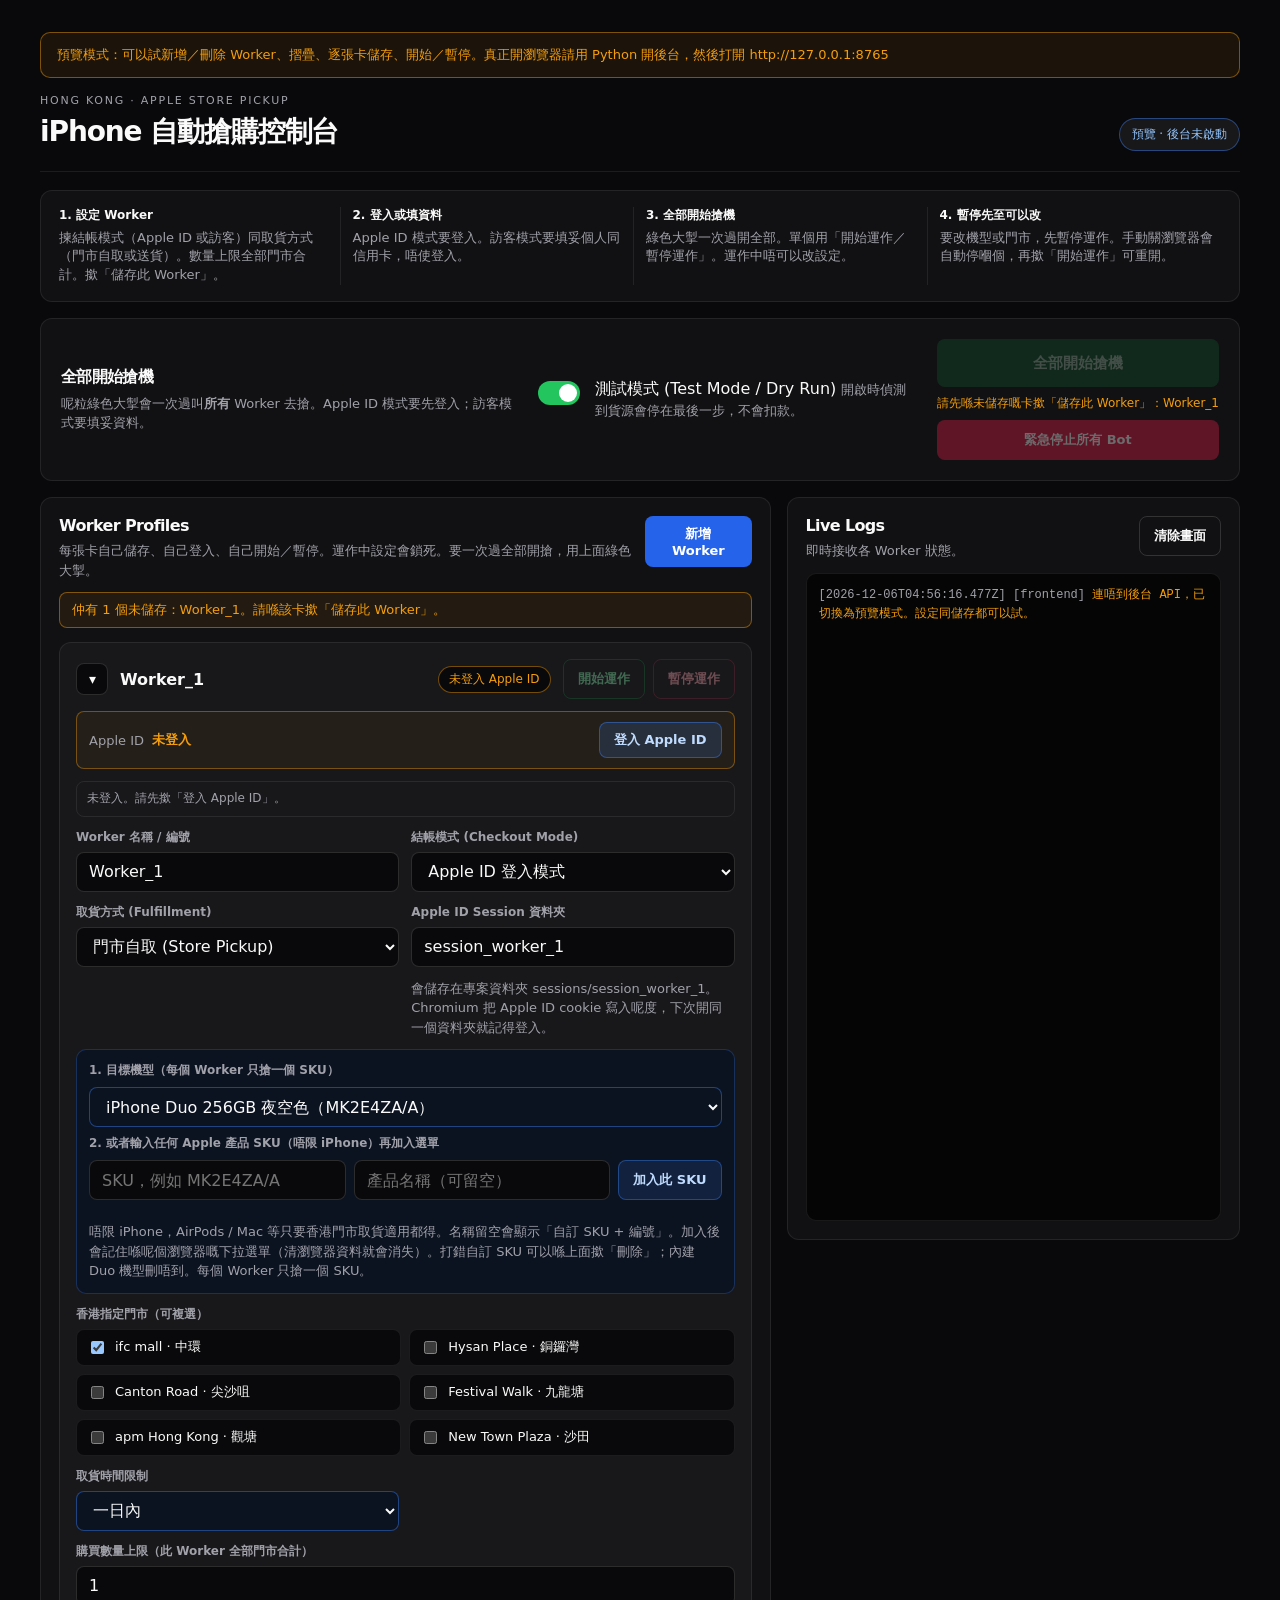
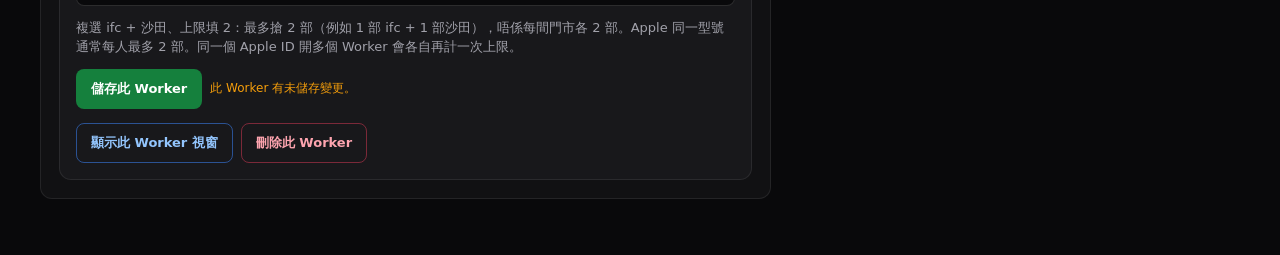
==== commit a7cdc809: "Add checkout modes, fulfillment, secrets, and auto-pause Workers can now pick Apple ID or guest chec" ====
--- a/preview.html
+++ b/preview.html
@@ -20,8 +20,8 @@
     </header>
 
     <ol class="flow" aria-label="初次設定流程">
-      <li><strong>1. 設定 Worker</strong>每個 Worker 搶一個 SKU、用一個 Apple ID。數量上限係此 Worker 全部門市合計。揀機型、門市後撳「儲存此 Worker」。</li>
-      <li><strong>2. 登入 Apple ID</strong>每張卡撳「登入 Apple ID」。全部登入好先至可以撳綠色大掣。</li>
+      <li><strong>1. 設定 Worker</strong>揀結帳模式（Apple ID 或訪客）同取貨方式（門市自取或送貨）。數量上限全部門市合計。撳「儲存此 Worker」。</li>
+      <li><strong>2. 登入或填資料</strong>Apple ID 模式要登入。訪客模式要填妥個人同信用卡，唔使登入。</li>
       <li><strong>3. 全部開始搶機</strong>綠色大掣一次過開全部。單個用「開始運作／暫停運作」。運作中唔可以改設定。</li>
       <li><strong>4. 暫停先至可以改</strong>要改機型或門市，先暫停運作。手動關瀏覽器會自動停嗰個，再撳「開始運作」可重開。</li>
     </ol>
@@ -30,7 +30,7 @@
     <section class="global" aria-label="全域控制面板">
       <div class="global-copy">
         <h2>全部開始搶機</h2>
-        <p>呢粒綠色大掣會一次過叫<strong>所有</strong> Worker 去搶。每個 Worker 都要先登入 Apple ID；未登入就要登入或刪除嗰個。</p>
+        <p>呢粒綠色大掣會一次過叫<strong>所有</strong> Worker 去搶。Apple ID 模式要先登入；訪客模式要填妥資料。</p>
       </div>
       <label class="switch">
         <input type="checkbox" id="test-mode" checked />
--- a/static/css/app.css
+++ b/static/css/app.css
@@ -296,6 +296,7 @@
 .worker-card.is-sniping .grid,
 .worker-card.is-sniping .remove,
 .worker-card.is-sniping .add-sku,
+.worker-card.is-sniping .remove-sku,
 .worker-card.is-sniping .save-one {
   pointer-events: none;
   opacity: 0.5;
@@ -440,8 +441,27 @@
   font-weight: 600;
 }
 
+.badge.paused { color: var(--red); border-color: rgba(244, 63, 94, 0.45); }
+
+.worker-card[data-checkout="guest"] .session-field,
+.worker-card[data-checkout="guest"] .account-bar { display: none; }
+.worker-card[data-checkout="apple_id"] .guest-fields { display: none; }
+.worker-card[data-fulfillment="delivery"] .pickup-fields { display: none; }
+.worker-card[data-fulfillment="pickup"] .delivery-fields { display: none; }
+
+.guest-fields {
+  padding: 12px;
+  border: 1px solid rgba(244, 63, 94, 0.28);
+  border-radius: 10px;
+  background: rgba(244, 63, 94, 0.05);
+  gap: 8px;
+}
+
 input[type="text"],
 input[type="number"],
+input[type="email"],
+input[type="tel"],
+input[type="password"],
 select {
   width: 100%;
   min-height: 40px;
@@ -481,6 +501,42 @@
 .sku-add { display: flex; gap: 8px; }
 .sku-add input { flex: 1; }
 
+.extra-sku-list {
+  list-style: none;
+  margin: 8px 0 0;
+  padding: 0;
+  display: flex;
+  flex-direction: column;
+  gap: 6px;
+}
+
+.extra-sku-list li {
+  display: flex;
+  align-items: center;
+  justify-content: space-between;
+  gap: 8px;
+  padding: 6px 10px;
+  border: 1px solid var(--line);
+  border-radius: 8px;
+  background: var(--bg-input);
+  font-size: 13px;
+}
+
+.extra-sku-list code {
+  color: var(--muted);
+  font-size: 12px;
+}
+
+.btn.remove-sku {
+  background: transparent;
+  border-color: rgba(244, 63, 94, 0.45);
+  color: #fda4af;
+  min-height: 32px;
+  padding: 4px 10px;
+  font-size: 12px;
+  flex-shrink: 0;
+}
+
 .card-actions {
   display: flex;
   gap: 8px;
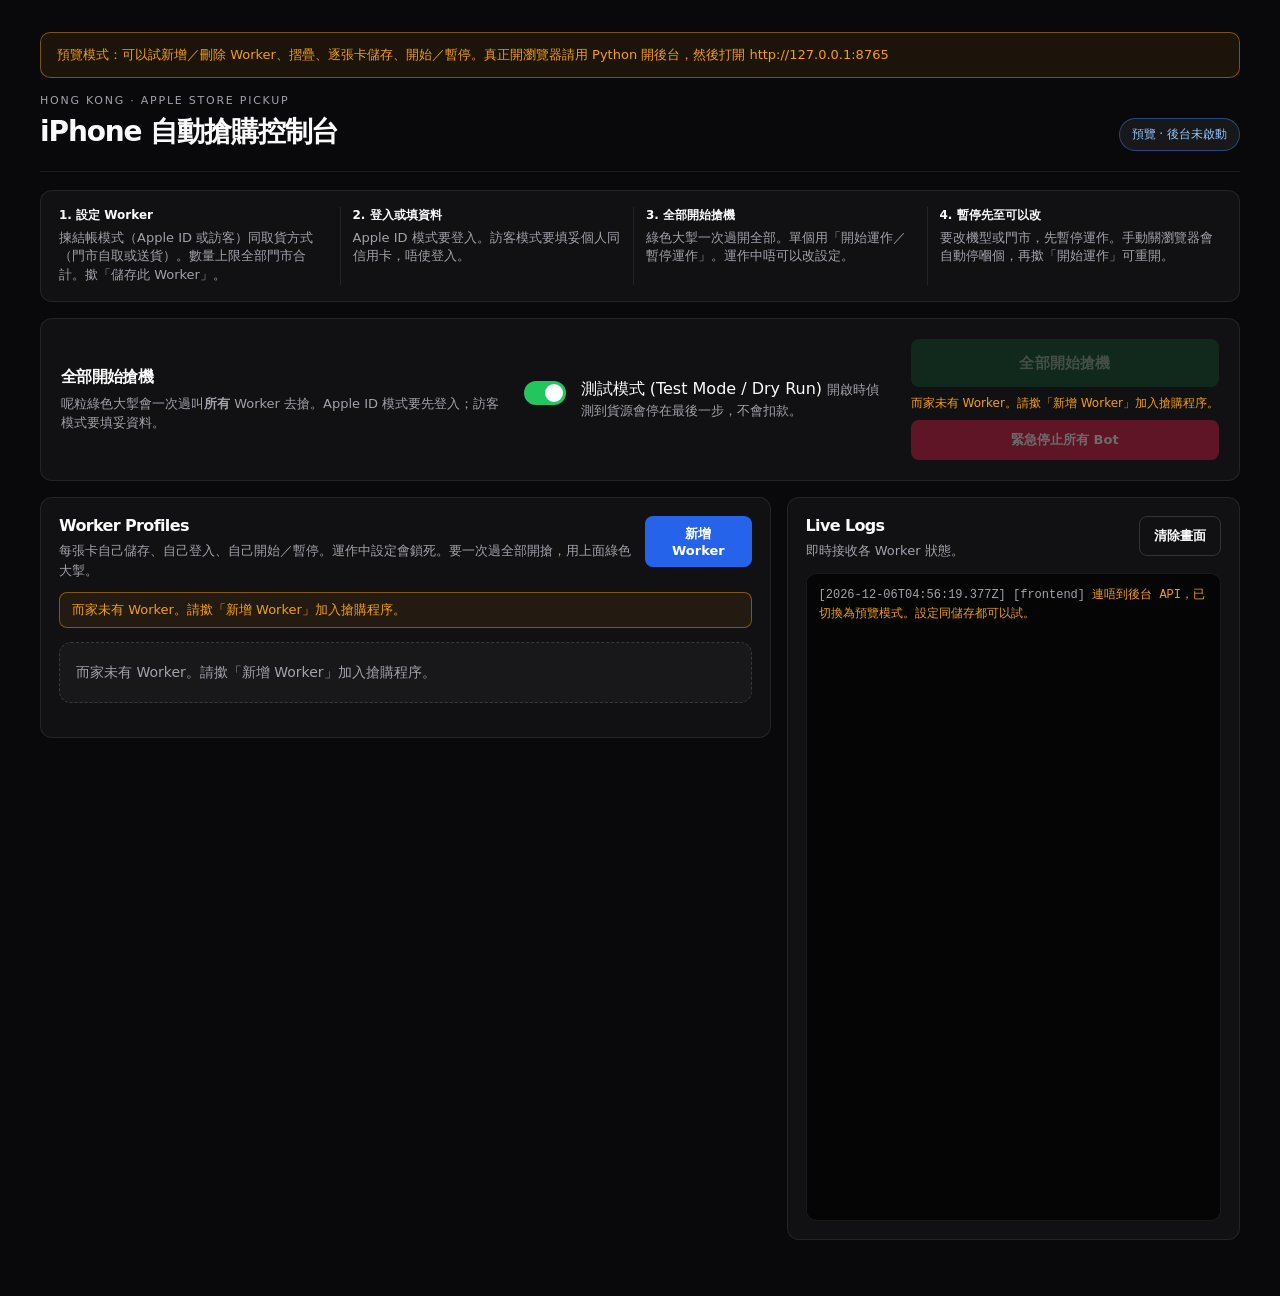
==== commit b4046a51: "Keep saved guest fields visible and allow deleting the last worker. Saved cards now show •••• last-f" ====
--- a/preview.html
+++ b/preview.html
@@ -58,6 +58,7 @@
           </div>
         </div>
         <p id="save-hint" class="save-hint dirty">每個 Worker 要喺自己張卡撳「儲存此 Worker」。</p>
+        <p id="worker-empty" class="worker-empty" hidden>而家未有 Worker。請撳「新增 Worker」加入搶購程序。</p>
         <div id="worker-list" class="worker-list"></div>
       </section>
 
--- a/static/css/app.css
+++ b/static/css/app.css
@@ -302,6 +302,17 @@
   opacity: 0.5;
 }
 
+.worker-empty {
+  margin: 0 0 16px;
+  padding: 18px 16px;
+  border: 1px dashed var(--line-strong);
+  border-radius: var(--radius);
+  background: var(--bg-muted);
+  color: var(--muted);
+  font-size: 14px;
+  line-height: 1.6;
+}
+
 .worker-card.is-collapsed .worker-body { display: none; }
 .worker-card.is-collapsed { padding-bottom: 12px; }
 
@@ -480,6 +491,11 @@
   border-color: var(--blue);
 }
 
+input::placeholder {
+  color: var(--muted);
+  opacity: 1;
+}
+
 select.sku, select.pickup {
   border-color: rgba(59, 130, 246, 0.45);
   background: #0b1220;
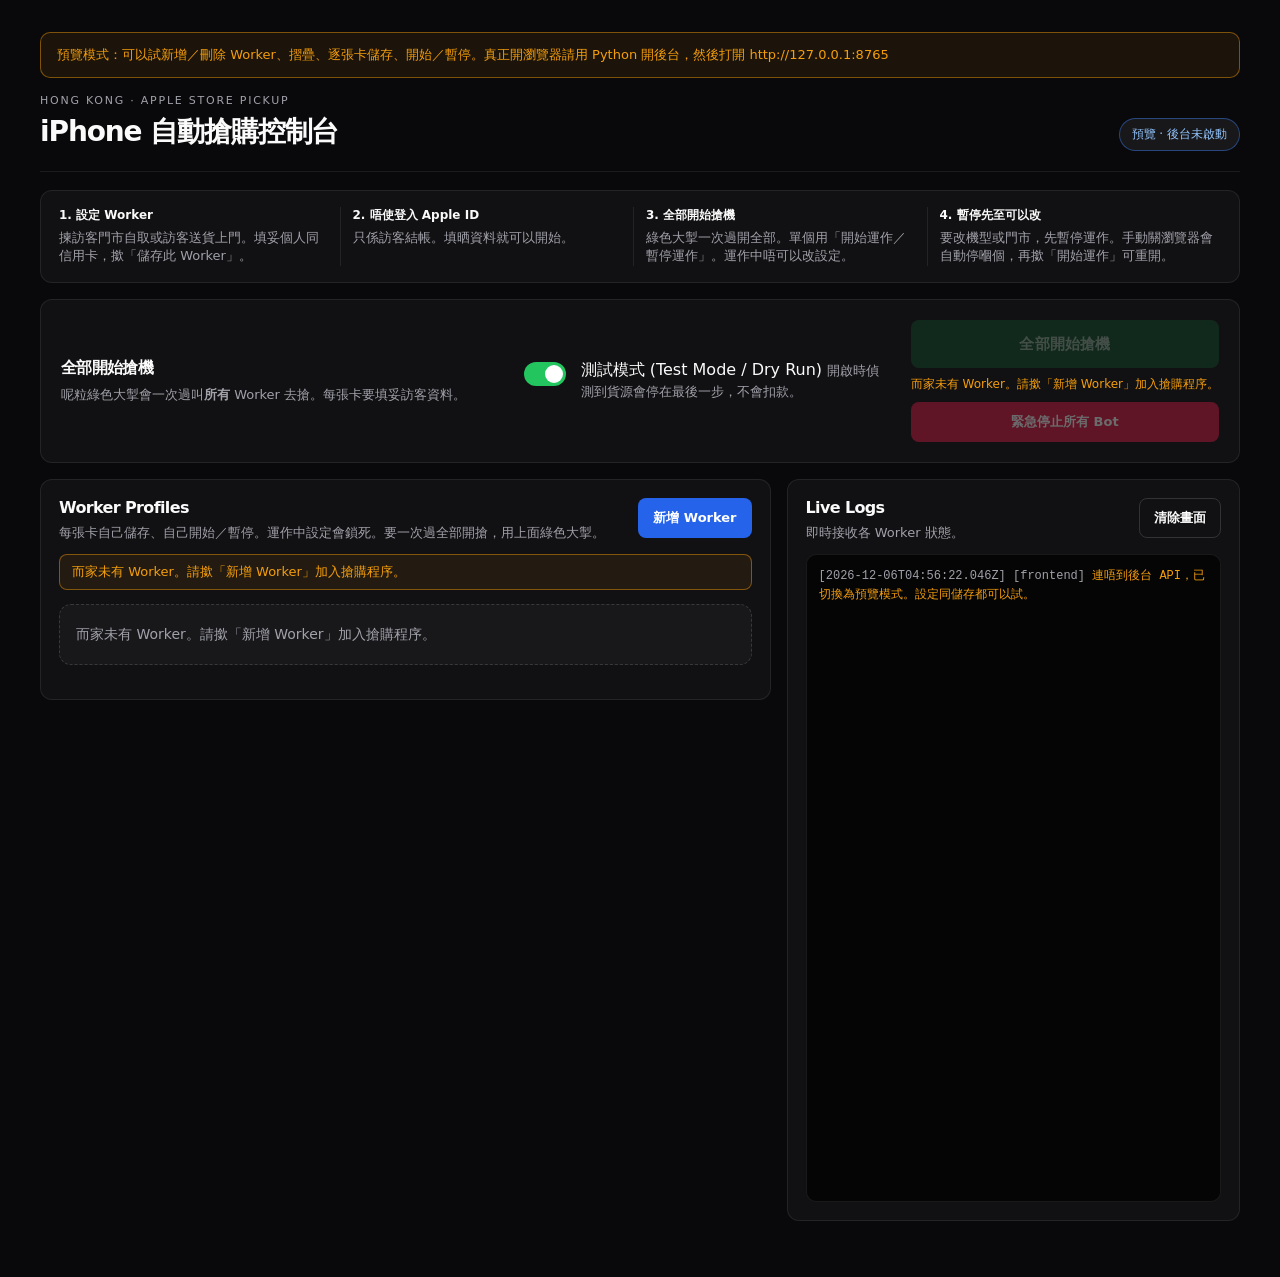
==== commit 116127b1: "Keep only guest pickup and delivery; empty bag before checkout. Drop unused Apple ID login mode so w" ====
--- a/preview.html
+++ b/preview.html
@@ -20,8 +20,8 @@
     </header>
 
     <ol class="flow" aria-label="初次設定流程">
-      <li><strong>1. 設定 Worker</strong>揀結帳模式（Apple ID 或訪客）同取貨方式（門市自取或送貨）。數量上限全部門市合計。撳「儲存此 Worker」。</li>
-      <li><strong>2. 登入或填資料</strong>Apple ID 模式要登入。訪客模式要填妥個人同信用卡，唔使登入。</li>
+      <li><strong>1. 設定 Worker</strong>揀訪客門市自取或訪客送貨上門。填妥個人同信用卡，撳「儲存此 Worker」。</li>
+      <li><strong>2. 唔使登入 Apple ID</strong>只係訪客結帳。填晒資料就可以開始。</li>
       <li><strong>3. 全部開始搶機</strong>綠色大掣一次過開全部。單個用「開始運作／暫停運作」。運作中唔可以改設定。</li>
       <li><strong>4. 暫停先至可以改</strong>要改機型或門市，先暫停運作。手動關瀏覽器會自動停嗰個，再撳「開始運作」可重開。</li>
     </ol>
@@ -30,7 +30,7 @@
     <section class="global" aria-label="全域控制面板">
       <div class="global-copy">
         <h2>全部開始搶機</h2>
-        <p>呢粒綠色大掣會一次過叫<strong>所有</strong> Worker 去搶。Apple ID 模式要先登入；訪客模式要填妥資料。</p>
+        <p>呢粒綠色大掣會一次過叫<strong>所有</strong> Worker 去搶。每張卡要填妥訪客資料。</p>
       </div>
       <label class="switch">
         <input type="checkbox" id="test-mode" checked />
@@ -41,7 +41,7 @@
       </label>
       <div class="global-actions">
         <button type="button" id="btn-start" class="btn go" disabled>全部開始搶機</button>
-        <p id="start-hint" class="start-hint blocked">請先喺每張卡撳「儲存此 Worker」，並登入 Apple ID。</p>
+        <p id="start-hint" class="start-hint blocked">請先喺每張卡填妥訪客資料，再撳「儲存此 Worker」。</p>
         <button type="button" id="btn-stop" class="btn danger" disabled>緊急停止所有 Bot</button>
       </div>
     </section>
@@ -51,7 +51,7 @@
         <div class="panel-head">
           <div>
             <h2>Worker Profiles</h2>
-            <p>每張卡自己儲存、自己登入、自己開始／暫停。運作中設定會鎖死。要一次過全部開搶，用上面綠色大掣。</p>
+            <p>每張卡自己儲存、自己開始／暫停。運作中設定會鎖死。要一次過全部開搶，用上面綠色大掣。</p>
           </div>
           <div class="panel-actions">
             <button type="button" id="btn-add" class="btn add">新增 Worker</button>
--- a/static/css/app.css
+++ b/static/css/app.css
@@ -454,9 +454,6 @@
 
 .badge.paused { color: var(--red); border-color: rgba(244, 63, 94, 0.45); }
 
-.worker-card[data-checkout="guest"] .session-field,
-.worker-card[data-checkout="guest"] .account-bar { display: none; }
-.worker-card[data-checkout="apple_id"] .guest-fields { display: none; }
 .worker-card[data-fulfillment="delivery"] .pickup-fields { display: none; }
 .worker-card[data-fulfillment="pickup"] .delivery-fields { display: none; }
 
